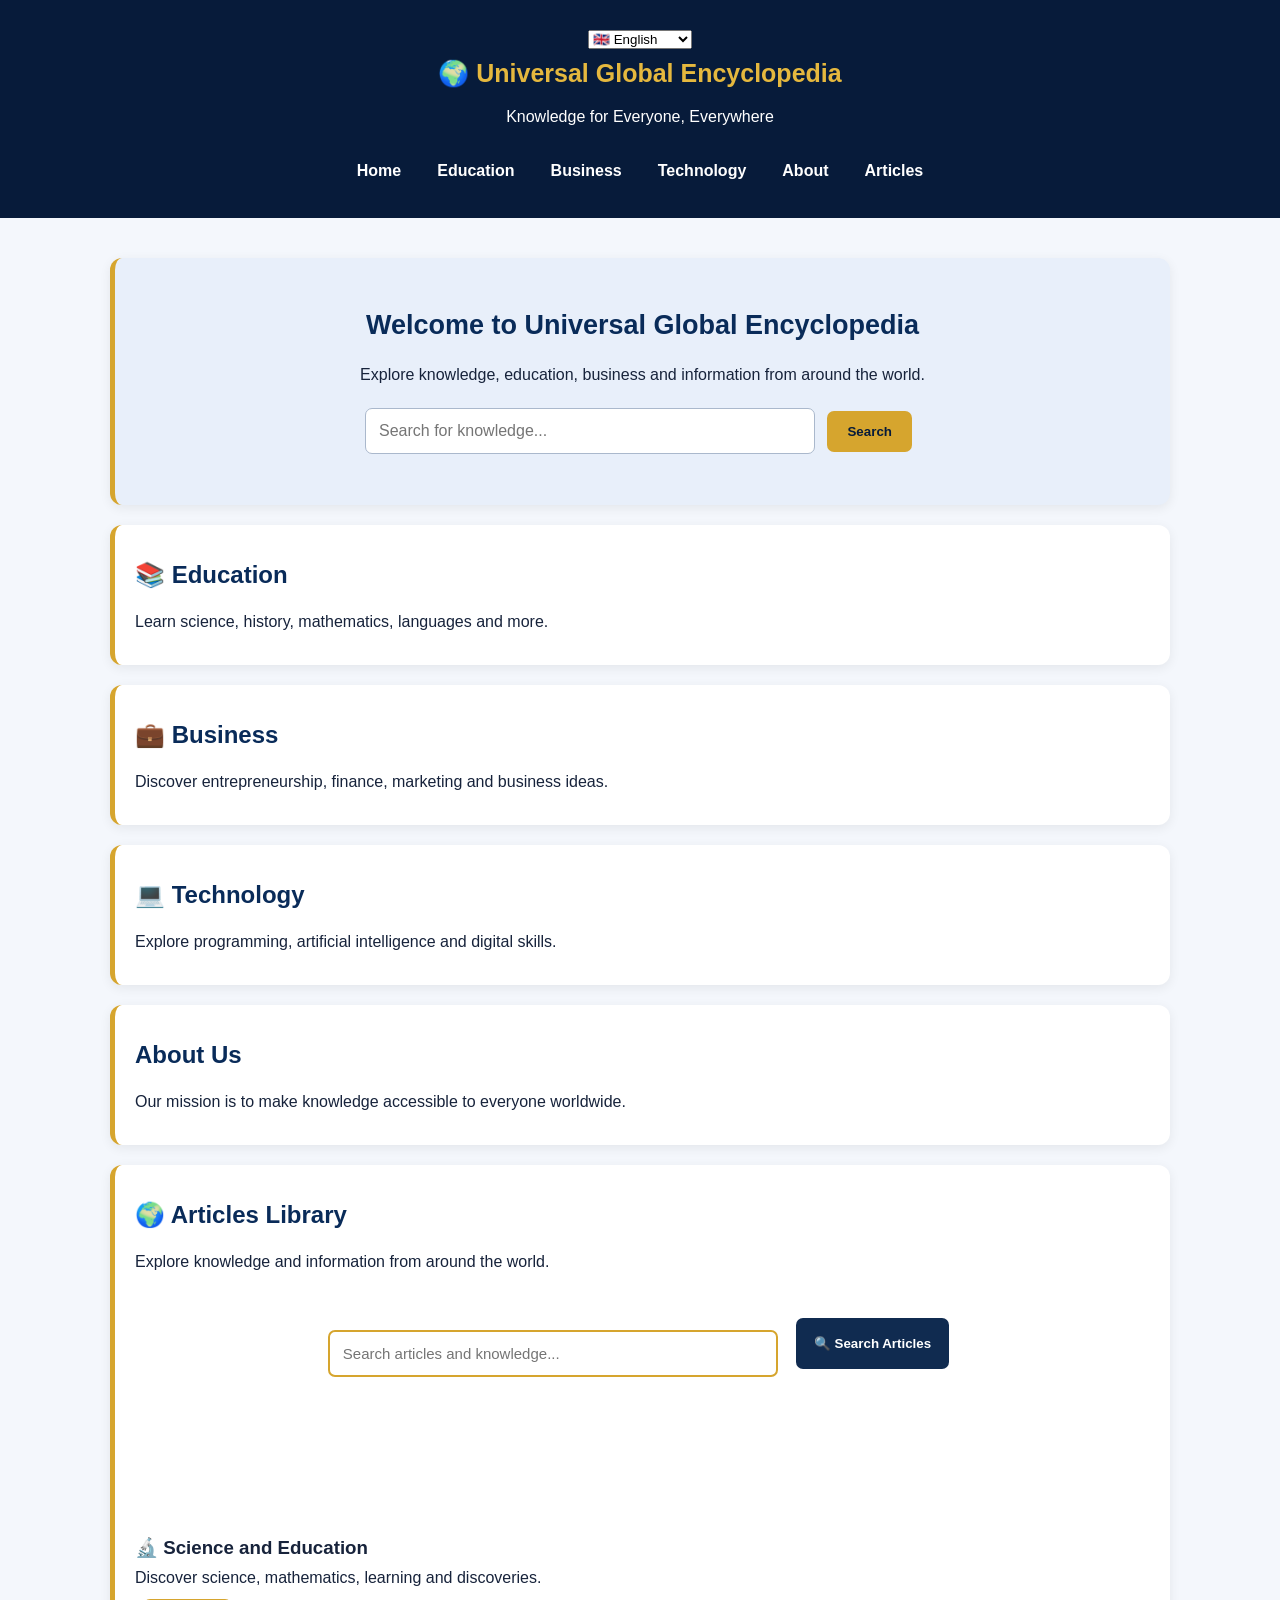
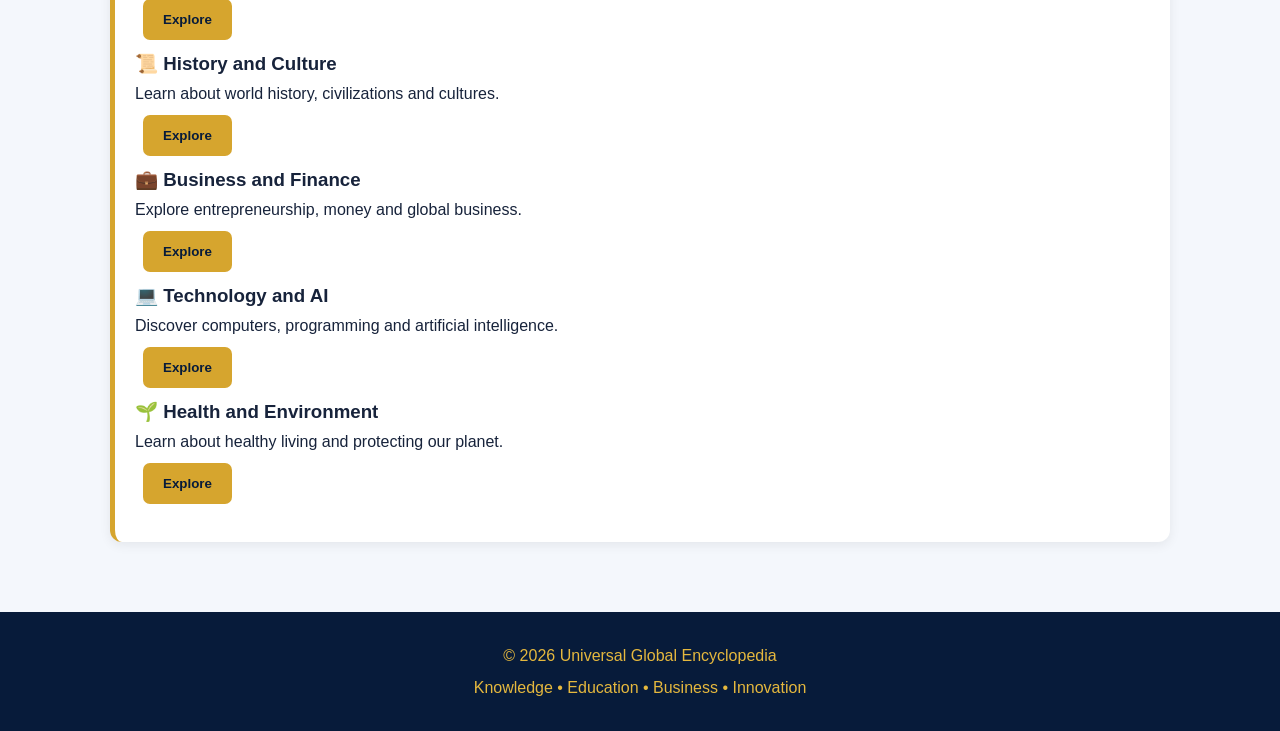
==== index.html @ 3a79adbc "Add files via upload" ====
<!DOCTYPE html>
<html lang="en">
<head>
    <meta charset="UTF-8">
    <meta name="viewport" content="width=device-width, initial-scale=1.0">
    <meta name="description" content="Universal Global Encyclopedia - Education, Business, Technology and Global Knowledge for everyone.">
    <title>Universal Global Encyclopedia</title>
    <link rel="stylesheet" href="style.css">
</head>
<body>

    <header>
      <select id="languageSelect" onchange="changeLanguage()">
    <option value="en">🇬🇧 English</option>
    <option value="ny">🇲🇼 Chichewa</option>
    <option value="fr">🇫🇷 Français</option>
    <option value="sw">🇰🇪 Kiswahili</option>
    <option value="es">🇪🇸 Español</option>
    <option value="pt">🇵🇹 Português</option>
    <option value="ar">🇸🇦 العربية</option>
</select>
        <h1>🌍 Universal Global Encyclopedia</h1>
        <p>Knowledge for Everyone, Everywhere</p>

        <nav>
            <a href="#home">Home</a>
            <a href="#education">Education</a>
            <a href="#business">Business</a>
            <a href="#technology">Technology</a>
            <a href="#about">About</a>
          <a href="#articles">Articles</a>
        </nav>
    </header>

    <main>
        <section id="home">
            <h2>Welcome to Universal Global Encyclopedia</h2>
            <p>Explore knowledge, education, business and information from around the world.</p>

            <input type="search" id="searchInput"
                placeholder="Search for knowledge...">
            <button onclick="searchWebsite()">Search</button>
            <p id="searchResult"></p>
        </section>

        <section id="education">
            <h2>📚 Education</h2>
            <p>Learn science, history, mathematics, languages and more.</p>
        </section>

        <section id="business">
            <h2>💼 Business</h2>
            <p>Discover entrepreneurship, finance, marketing and business ideas.</p>
        </section>

        <section id="technology">
            <h2>💻 Technology</h2>
            <p>Explore programming, artificial intelligence and digital skills.</p>
        </section>

        <section id="about">
            <h2>About Us</h2>
            <p>Our mission is to make knowledge accessible to everyone worldwide.</p>
        </section>
      <!-- ARTICLES LIBRARY -->

<section id="articles">
    <h2>🌍 Articles Library</h2>

    <p>
        Explore knowledge and information from around the world.
    </p>

<!-- ARTICLES SEARCH -->

<div class="article-search">
    <input
        type="text"
        id="articleSearchInput"
        placeholder="Search articles and knowledge..."
    >

    <button onclick="searchArticles()">
        🔍 Search Articles
    </button>
</div>

<div id="articleSearchResults"></div>
  
<!-- ARTICLE READING AREA -->

<div id="articleReader">
</div>


    <div class="articles-container">

        <div class="article-card">
            <h3>🔬 Science and Education</h3>
            <p>Discover science, mathematics, learning and discoveries.</p>
            <button onclick="showArticle('science')">
                Explore
            </button>
        </div>

        <div class="article-card">
            <h3>📜 History and Culture</h3>
            <p>Learn about world history, civilizations and cultures.</p>
            <button onclick="showArticle('history')">
                Explore
            </button>
        </div>

        <div class="article-card">
            <h3>💼 Business and Finance</h3>
            <p>Explore entrepreneurship, money and global business.</p>
            <button onclick="showArticle('business')">
                Explore
            </button>
        </div>

        <div class="article-card">
            <h3>💻 Technology and AI</h3>
            <p>Discover computers, programming and artificial intelligence.</p>
            <button onclick="showArticle('technology')">
                Explore
            </button>
        </div>

        <div class="article-card">
            <h3>🌱 Health and Environment</h3>
            <p>Learn about healthy living and protecting our planet.</p>
            <button onclick="showArticle('environment')">
                Explore
            </button>
        </div>

    </div>

    <div id="articleResult"></div>
</section>

    </main>

    <footer>
        <p>© 2026 Universal Global Encyclopedia</p>
        <p>Knowledge • Education • Business • Innovation</p>
    </footer>

    <script src="script.js"></script>
</body>
</html>
---- style.css ----
/* UNIVERSAL GLOBAL ENCYCLOPEDIA */

* {
    margin: 0;
    padding: 0;
    box-sizing: border-box;
    scroll-behavior: smooth;
}

body {
    font-family: Arial, sans-serif;
    background: #f4f7fc;
    color: #17233b;
    line-height: 1.7;
}

/* HEADER */

header {
    background: #071b3a;
    color: white;
    text-align: center;
    padding: 25px 12px;
}

header h1 {
    color: #e5b83e;
    font-size: 25px;
    margin-bottom: 8px;
}

header p {
    color: #ffffff;
    margin-bottom: 18px;
}

/* NAVIGATION */

nav {
    display: flex;
    justify-content: center;
    flex-wrap: wrap;
    gap: 10px;
}

nav a {
    color: white;
    text-decoration: none;
    padding: 9px 13px;
    border-radius: 6px;
    font-weight: bold;
}

nav a:hover {
    background: #d6a52e;
    color: #071b3a;
}

/* MAIN CONTENT */

main {
    max-width: 1100px;
    margin: auto;
    padding: 20px;
}

section {
    background: white;
    padding: 30px 20px;
    margin: 20px 0;
    border-radius: 12px;
    border-left: 5px solid #d6a52e;
    box-shadow: 0 3px 12px rgba(0,0,0,0.07);
}

section h2 {
    color: #092b59;
    margin-bottom: 12px;
}

/* HOME SECTION */

#home {
    text-align: center;
    background: #e8effa;
    padding: 45px 20px;
}

#home h2 {
    font-size: 27px;
}

input {
    width: 70%;
    max-width: 450px;
    padding: 13px;
    margin-top: 20px;
    border: 1px solid #aab8cc;
    border-radius: 7px;
    font-size: 16px;
}

button {
    background: #d6a52e;
    color: #071b3a;
    border: none;
    padding: 13px 20px;
    margin: 8px;
    border-radius: 7px;
    font-weight: bold;
    cursor: pointer;
}

button:hover {
    background: #071b3a;
    color: white;
}

/* FOOTER */

footer {
    background: #071b3a;
    color: white;
    text-align: center;
    padding: 25px 10px;
    margin-top: 30px;
}

footer p {
    margin: 5px;
    color: #e5b83e;
}

/* MOBILE RESPONSIVE DESIGN */

@media (max-width: 600px) {

    header h1 {
        font-size: 21px;
    }

    nav {
        flex-direction: column;
        align-items: center;
    }

    nav a {
        width: 90%;
        background: #102b50;
    }

    input {
        width: 100%;
    }

    #home h2 {
        font-size: 22px;
    }

    section {
        padding: 22px 15px;
    }
}
/* UNIVERSAL GLOBAL ENCYCLOPEDIA */

* {
    margin: 0;
    padding: 0;
    box-sizing: border-box;
    scroll-behavior: smooth;
}

body {
    font-family: Arial, sans-serif;
    background: #f4f7fc;
    color: #17233b;
    line-height: 1.7;
}

/* HEADER */

header {
    background: #071b3a;
    color: white;
    text-align: center;
    padding: 25px 12px;
}

header h1 {
    color: #e5b83e;
    font-size: 25px;
    margin-bottom: 8px;
}

header p {
    color: #ffffff;
    margin-bottom: 18px;
}

/* NAVIGATION */

nav {
    display: flex;
    justify-content: center;
    flex-wrap: wrap;
    gap: 10px;
}

nav a {
    color: white;
    text-decoration: none;
    padding: 9px 13px;
    border-radius: 6px;
    font-weight: bold;
}

nav a:hover {
    background: #d6a52e;
    color: #071b3a;
}

/* MAIN CONTENT */

main {
    max-width: 1100px;
    margin: auto;
    padding: 20px;
}

section {
    background: white;
    padding: 30px 20px;
    margin: 20px 0;
    border-radius: 12px;
    border-left: 5px solid #d6a52e;
    box-shadow: 0 3px 12px rgba(0,0,0,0.07);
}

section h2 {
    color: #092b59;
    margin-bottom: 12px;
}

/* HOME SECTION */

#home {
    text-align: center;
    background: #e8effa;
    padding: 45px 20px;
}

#home h2 {
    font-size: 27px;
}

input {
    width: 70%;
    max-width: 450px;
    padding: 13px;
    margin-top: 20px;
    border: 1px solid #aab8cc;
    border-radius: 7px;
    font-size: 16px;
}

button {
    background: #d6a52e;
    color: #071b3a;
    border: none;
    padding: 13px 20px;
    margin: 8px;
    border-radius: 7px;
    font-weight: bold;
    cursor: pointer;
}

button:hover {
    background: #071b3a;
    color: white;
}

/* FOOTER */

footer {
    background: #071b3a;
    color: white;
    text-align: center;
    padding: 25px 10px;
    margin-top: 30px;
}

footer p {
    margin: 5px;
    color: #e5b83e;
}

/* MOBILE RESPONSIVE DESIGN */

@media (max-width: 600px) {

    header h1 {
        font-size: 21px;
    }

    nav {
        flex-direction: column;
        align-items: center;
    }

    nav a {
        width: 90%;
        background: #102b50;
    }

    input {
        width: 100%;
    }

    #home h2 {
        font-size: 22px;
    }

    section {
        padding: 22px 15px;
    }
}
/* LANGUAGE SELECTOR */

.language-box {
    display: flex;
    justify-content: center;
    align-items: center;
    gap: 10px;
    padding: 15px;
    background: #102b50;
    color: #ffffff;
}

.language-box label {
    font-weight: bold;
    color: #e5b83e;
}

.language-box select {
    padding: 10px 15px;
    border: 2px solid #d6a52e;
    border-radius: 7px;
    background: white;
    color: #071b3a;
    font-size: 15px;
    font-weight: bold;
    cursor: pointer;
}

.language-box select:focus {
    outline: 2px solid #e5b83e;
}

/* ARTICLE SEARCH RESULTS */

.article-search {
    max-width: 700px;
    margin: 25px auto;
    display: flex;
    flex-wrap: wrap;
    justify-content: center;
    gap: 10px;
    padding: 10px;
}

.article-search input {
    flex: 1;
    min-width: 200px;
    padding: 13px;
    border: 2px solid #d6a52e;
    border-radius: 7px;
    font-size: 15px;
}

.article-search button {
    padding: 13px 18px;
    background: #102b50;
    color: white;
    border: none;
    border-radius: 7px;
    cursor: pointer;
    font-weight: bold;
}

.article-search button:hover {
    background: #d6a52e;
    color: #102b50;
}

#articleSearchResults {
    max-width: 900px;
    margin: 20px auto;
    padding: 10px;
    display: grid;
    grid-template-columns: repeat(auto-fit, minmax(220px, 1fr));
    gap: 15px;
}

#articleSearchResults .article-card {
    text-align: left;
}

/* PROFESSIONAL ARTICLE READER */

#articleReader {
    max-width: 900px;
    margin: 30px auto;
    padding: 20px;
}

#articleReader .article-card {
    background: #ffffff;
    border: 2px solid #d6a52e;
    border-radius: 12px;
    padding: 25px;
    box-shadow: 0 5px 15px rgba(0, 0, 0, 0.10);
    text-align: left;
}

#articleReader h2 {
    color: #102b50;
    font-size: 26px;
    border-bottom: 2px solid #d6a52e;
    padding-bottom: 12px;
}

#articleReader p {
    color: #333333;
    font-size: 17px;
    line-height: 1.9;
    text-align: justify;
}
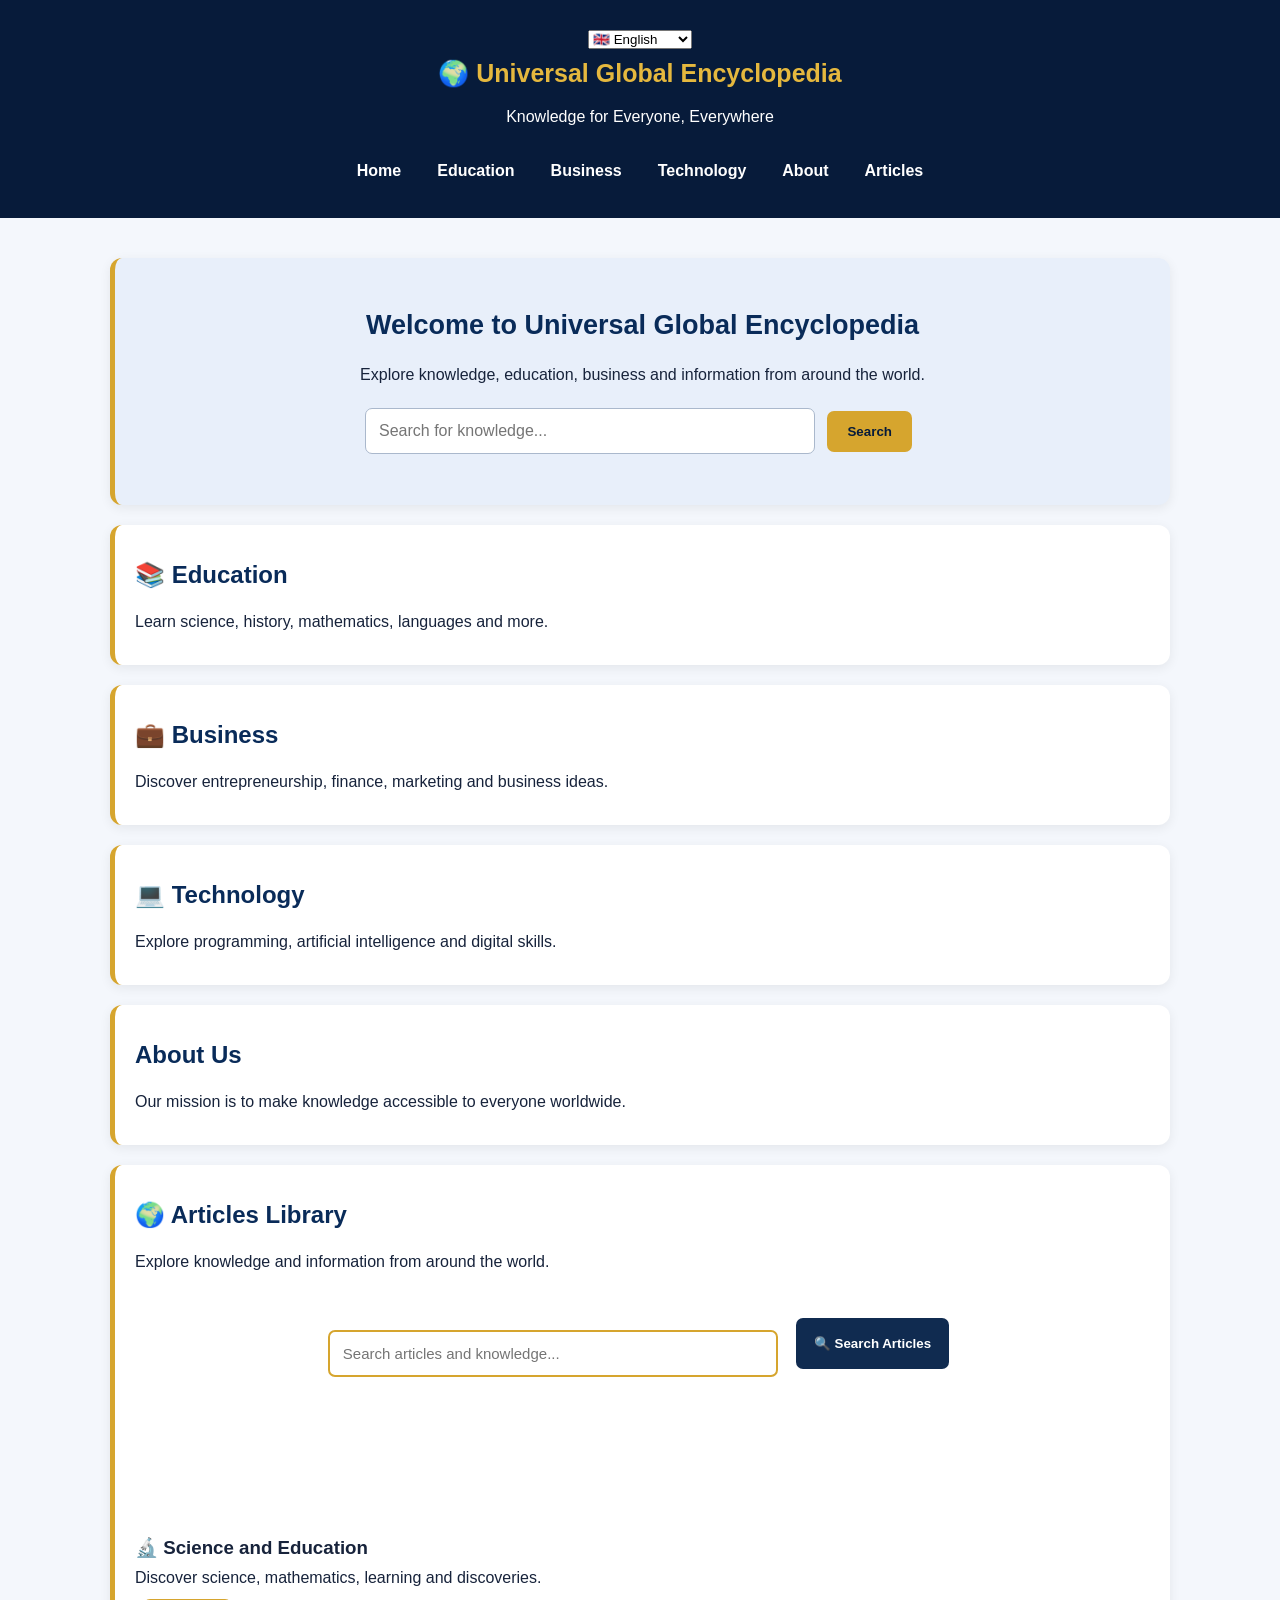
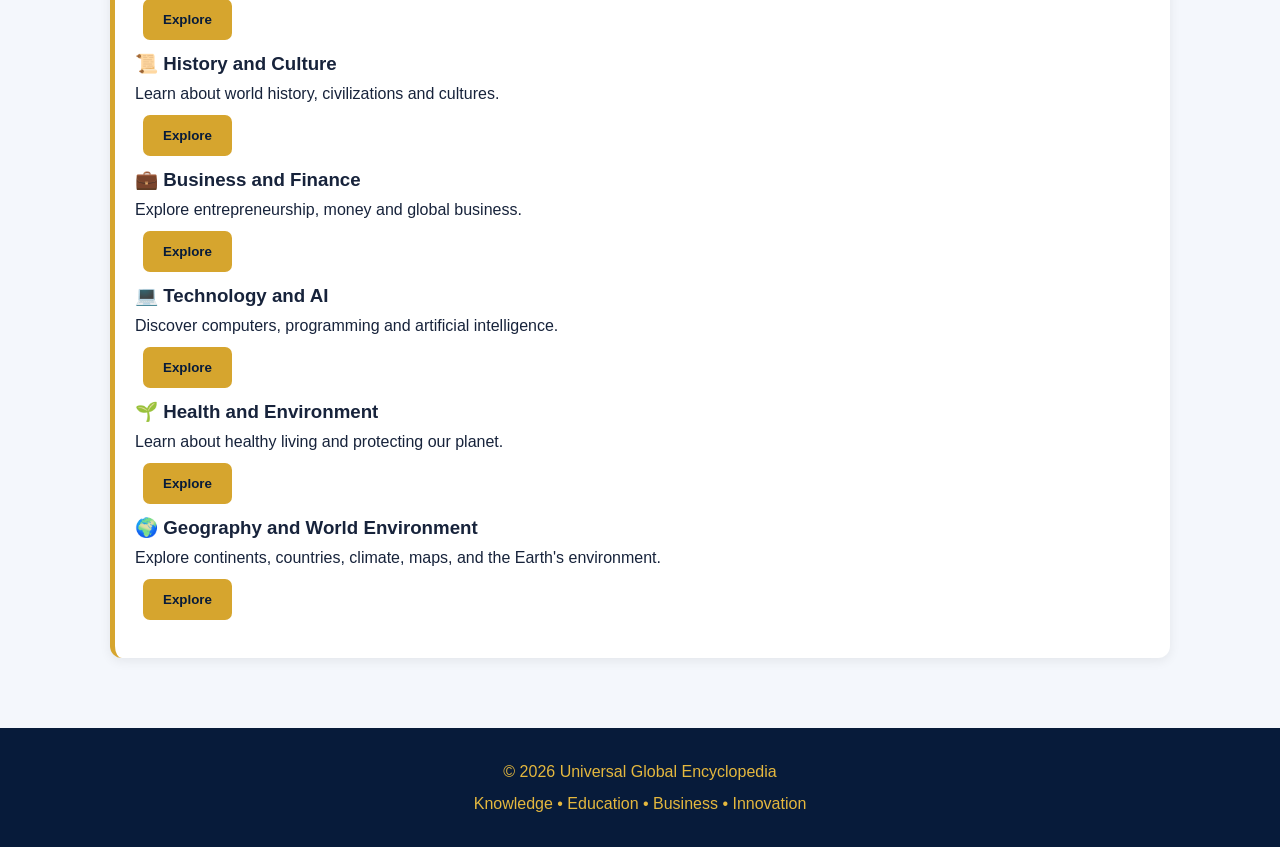
==== commit 5f323ec6: "Add files via upload" ====
--- a/index.html
+++ b/index.html
@@ -135,6 +135,16 @@
             </button>
         </div>
 
+      
+<div class="article-card">
+    <h3>🌍 Geography and World Environment</h3>
+    <p>Explore continents, countries, climate, maps, and the Earth's environment.</p>
+    <button onclick="showArticle('geography')">
+        Explore
+    </button>
+</div>
+
+
     </div>
 
     <div id="articleResult"></div>
--- a/style.css
+++ b/style.css
@@ -435,3 +435,33 @@
     line-height: 1.9;
     text-align: justify;
 }
+
+/* UGE Article References */
+
+.article-references {
+    margin-top: 15px;
+    padding-left: 25px;
+}
+
+.article-references li {
+    margin-bottom: 12px;
+    line-height: 1.6;
+}
+
+.article-references a {
+    color: #1d4ed8;
+    text-decoration: none;
+    font-weight: 500;
+}
+
+.article-references a:hover {
+    color: #d4af37;
+    text-decoration: underline;
+}
+
+#articleReader h3 {
+    margin-top: 25px;
+    color: #d4af37;
+    border-bottom: 2px solid #d4af37;
+    padding-bottom: 8px;
+}
